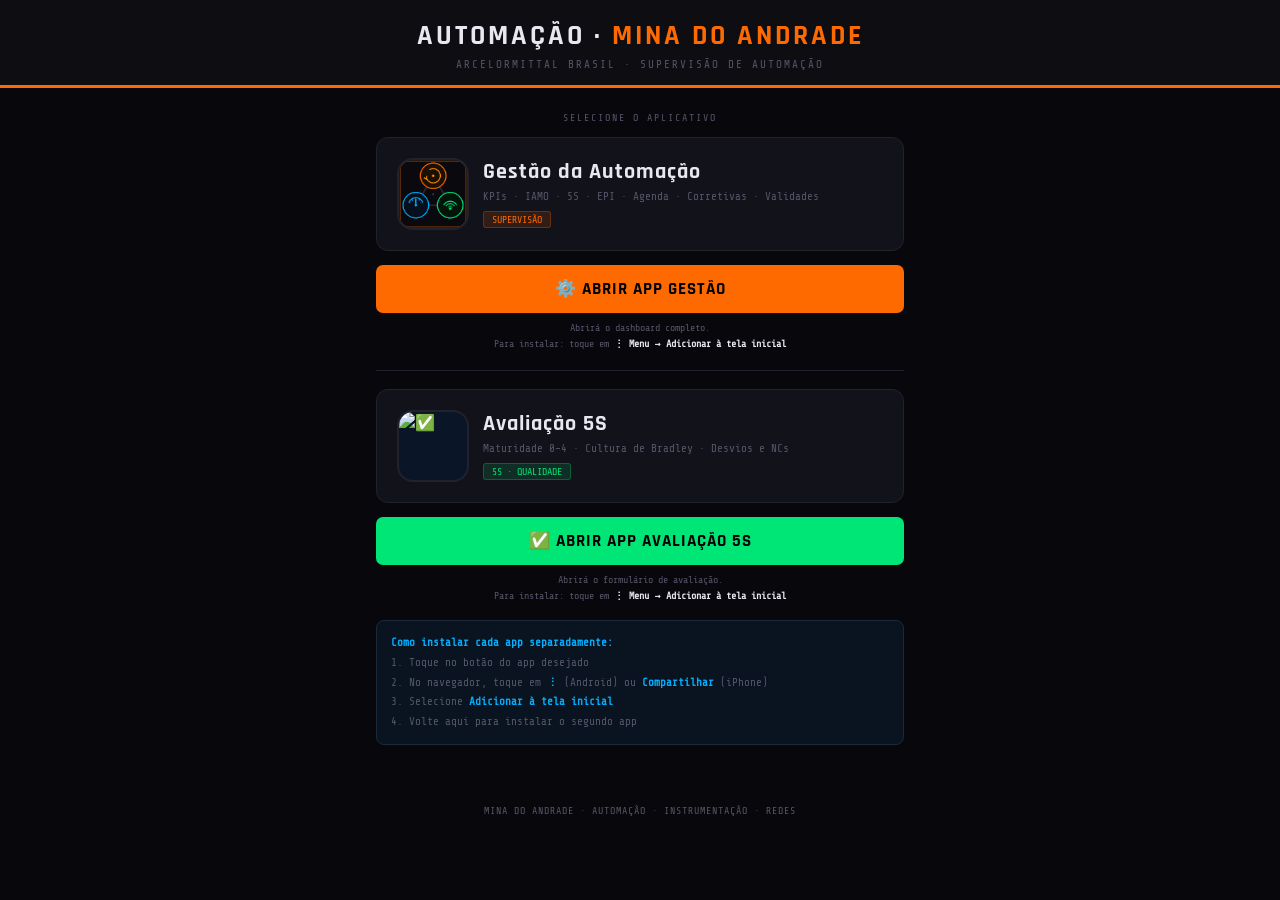
==== apps.html @ 19501df6 "Add files via upload" ====
<!DOCTYPE html>
<html lang="pt-BR">
<head>
<meta charset="UTF-8">
<meta name="viewport" content="width=device-width, initial-scale=1.0, viewport-fit=cover">
<meta name="theme-color" content="#ff6a00">
<title>Apps – Automação · Mina do Andrade</title>
<style>
@import url('https://fonts.googleapis.com/css2?family=Rajdhani:wght@600;700&family=Barlow+Condensed:wght@400;600;700&family=Share+Tech+Mono&display=swap');
:root{
  --bg:#08080c;--cb:#12121a;--brd:#22222e;
  --or:#ff6a00;--gn:#00e676;--bl:#00b0ff;
  --wh:#e8e8f0;--mt:#55556a;
  --f:'Barlow Condensed',sans-serif;
  --fh:'Rajdhani',sans-serif;
  --fm:'Share Tech Mono',monospace;
}
*{box-sizing:border-box;margin:0;padding:0;}
html,body{width:100%;min-height:100vh;background:var(--bg);color:var(--wh);font-family:var(--f);}
header{background:#0d0d12;border-bottom:3px solid var(--or);padding:18px 20px 14px;text-align:center;}
.logo{font-family:var(--fh);font-size:28px;font-weight:700;letter-spacing:3px;}
.logo span{color:var(--or);}
.sub{font-family:var(--fm);font-size:11px;color:var(--mt);letter-spacing:2px;margin-top:4px;}
main{max-width:560px;margin:0 auto;padding:24px 16px 40px;}
.section-title{font-family:var(--fm);font-size:10px;color:var(--mt);letter-spacing:2px;text-transform:uppercase;margin-bottom:14px;text-align:center;}
.app-card{background:var(--cb);border:1px solid var(--brd);border-radius:12px;padding:20px;margin-bottom:14px;display:flex;gap:14px;align-items:center;}
.app-icon{width:72px;height:72px;border-radius:16px;flex-shrink:0;object-fit:cover;border:2px solid var(--brd);}
.app-info{flex:1;}
.app-name{font-family:var(--fh);font-size:22px;font-weight:700;letter-spacing:1px;line-height:1.1;}
.app-desc{font-family:var(--fm);font-size:11px;color:var(--mt);margin-top:4px;line-height:1.6;}
.badge{display:inline-block;font-family:var(--fm);font-size:10px;padding:2px 8px;border-radius:3px;margin-top:6px;}
.b-or{background:#ff6a0022;color:var(--or);border:1px solid #ff6a0044;}
.b-gn{background:#00e67622;color:var(--gn);border:1px solid #00e67644;}
.btn{
  display:block;width:100%;text-align:center;text-decoration:none;
  font-family:var(--fh);font-size:17px;font-weight:700;letter-spacing:1px;
  padding:13px 20px;border-radius:7px;margin-top:10px;border:none;cursor:pointer;
  transition:opacity .15s;
}
.btn:active{opacity:.82;}
.btn-or{background:var(--or);color:#000;}
.btn-gn{background:var(--gn);color:#000;}
.hint{font-family:var(--fm);font-size:10px;color:var(--mt);text-align:center;margin-top:7px;line-height:1.6;}
.divider{height:1px;background:var(--brd);margin:6px 0 18px;}
.install-note{background:#0a1420;border:1px solid #1a2a3a;border-radius:8px;padding:12px 14px;margin-top:16px;font-family:var(--fm);font-size:11px;color:var(--mt);line-height:1.8;}
.install-note strong{color:var(--bl);}
footer{text-align:center;font-family:var(--fm);font-size:10px;color:var(--mt);padding:20px;letter-spacing:1px;}
</style>
</head>
<body>
<header>
  <div class="logo">AUTOMAÇÃO · <span>MINA DO ANDRADE</span></div>
  <div class="sub">ARCELORMITTAL BRASIL · SUPERVISÃO DE AUTOMAÇÃO</div>
</header>
<main>
  <p class="section-title">Selecione o aplicativo</p>

  <!-- APP 1 -->
  <div class="app-card">
    <img class="app-icon" src="icon-192.png" alt="Gestão" onerror="this.style.background='#1a0a00';this.alt='⚙️'">
    <div class="app-info">
      <div class="app-name">Gestão da Automação</div>
      <div class="app-desc">KPIs · IAMO · 5S · EPI · Agenda · Corretivas · Validades</div>
      <span class="badge b-or">SUPERVISÃO</span>
    </div>
  </div>
  <a class="btn btn-or" href="index.html">⚙️ ABRIR APP GESTÃO</a>
  <p class="hint">Abrirá o dashboard completo.<br>Para instalar: toque em <strong style="color:var(--wh)">⋮ Menu → Adicionar à tela inicial</strong></p>

  <div class="divider" style="margin-top:18px;"></div>

  <!-- APP 2 -->
  <div class="app-card">
    <img class="app-icon" src="icon_5s_192.png" alt="5S" onerror="this.style.background='#0a1628';this.alt='✅'">
    <div class="app-info">
      <div class="app-name">Avaliação 5S</div>
      <div class="app-desc">Maturidade 0–4 · Cultura de Bradley · Desvios e NCs</div>
      <span class="badge b-gn">5S · QUALIDADE</span>
    </div>
  </div>
  <a class="btn btn-gn" href="senso_form_v33.html">✅ ABRIR APP AVALIAÇÃO 5S</a>
  <p class="hint">Abrirá o formulário de avaliação.<br>Para instalar: toque em <strong style="color:var(--wh)">⋮ Menu → Adicionar à tela inicial</strong></p>

  <div class="install-note">
    <strong>Como instalar cada app separadamente:</strong><br>
    1. Toque no botão do app desejado<br>
    2. No navegador, toque em <strong>⋮</strong> (Android) ou <strong>Compartilhar</strong> (iPhone)<br>
    3. Selecione <strong>Adicionar à tela inicial</strong><br>
    4. Volte aqui para instalar o segundo app
  </div>
</main>
<footer>MINA DO ANDRADE · AUTOMAÇÃO · INSTRUMENTAÇÃO · REDES</footer>
</body>
</html>
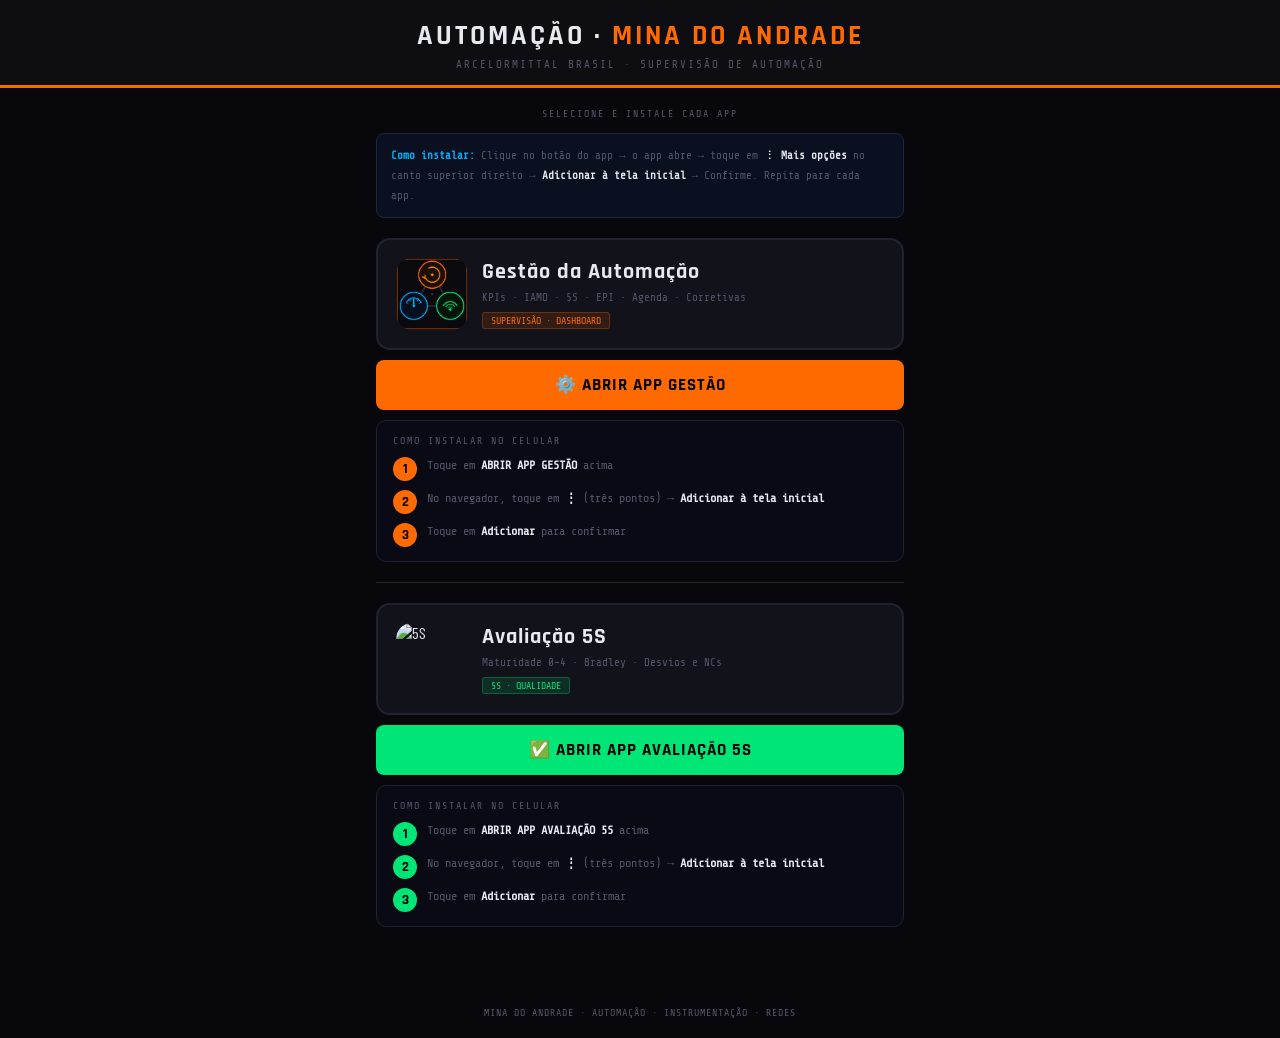
==== commit 8bf535fb: "Add files via upload" ====
--- a/apps.html
+++ b/apps.html
@@ -21,29 +21,63 @@
 .logo{font-family:var(--fh);font-size:28px;font-weight:700;letter-spacing:3px;}
 .logo span{color:var(--or);}
 .sub{font-family:var(--fm);font-size:11px;color:var(--mt);letter-spacing:2px;margin-top:4px;}
-main{max-width:560px;margin:0 auto;padding:24px 16px 40px;}
+main{max-width:560px;margin:0 auto;padding:20px 16px 40px;}
 .section-title{font-family:var(--fm);font-size:10px;color:var(--mt);letter-spacing:2px;text-transform:uppercase;margin-bottom:14px;text-align:center;}
-.app-card{background:var(--cb);border:1px solid var(--brd);border-radius:12px;padding:20px;margin-bottom:14px;display:flex;gap:14px;align-items:center;}
-.app-icon{width:72px;height:72px;border-radius:16px;flex-shrink:0;object-fit:cover;border:2px solid var(--brd);}
+
+/* APP CARD */
+.app-card{
+  background:var(--cb);border:2px solid var(--brd);border-radius:14px;
+  padding:18px;margin-bottom:10px;
+  display:flex;gap:14px;align-items:center;
+}
+.app-icon{width:72px;height:72px;border-radius:16px;flex-shrink:0;object-fit:cover;}
 .app-info{flex:1;}
 .app-name{font-family:var(--fh);font-size:22px;font-weight:700;letter-spacing:1px;line-height:1.1;}
-.app-desc{font-family:var(--fm);font-size:11px;color:var(--mt);margin-top:4px;line-height:1.6;}
+.app-desc{font-family:var(--fm);font-size:11px;color:var(--mt);margin-top:5px;line-height:1.6;}
 .badge{display:inline-block;font-family:var(--fm);font-size:10px;padding:2px 8px;border-radius:3px;margin-top:6px;}
 .b-or{background:#ff6a0022;color:var(--or);border:1px solid #ff6a0044;}
 .b-gn{background:#00e67622;color:var(--gn);border:1px solid #00e67644;}
+
+/* INSTALL BUTTON */
 .btn{
   display:block;width:100%;text-align:center;text-decoration:none;
   font-family:var(--fh);font-size:17px;font-weight:700;letter-spacing:1px;
-  padding:13px 20px;border-radius:7px;margin-top:10px;border:none;cursor:pointer;
+  padding:14px 20px;border-radius:8px;margin-top:10px;border:none;cursor:pointer;
   transition:opacity .15s;
 }
 .btn:active{opacity:.82;}
 .btn-or{background:var(--or);color:#000;}
 .btn-gn{background:var(--gn);color:#000;}
-.hint{font-family:var(--fm);font-size:10px;color:var(--mt);text-align:center;margin-top:7px;line-height:1.6;}
-.divider{height:1px;background:var(--brd);margin:6px 0 18px;}
-.install-note{background:#0a1420;border:1px solid #1a2a3a;border-radius:8px;padding:12px 14px;margin-top:16px;font-family:var(--fm);font-size:11px;color:var(--mt);line-height:1.8;}
-.install-note strong{color:var(--bl);}
+
+/* STEPS */
+.steps{
+  background:#0a0a14;border:1px solid var(--brd);border-radius:10px;
+  padding:14px 16px;margin-top:10px;margin-bottom:20px;
+}
+.steps-title{font-family:var(--fm);font-size:10px;color:var(--mt);letter-spacing:2px;margin-bottom:10px;}
+.step{display:flex;gap:10px;align-items:flex-start;margin-bottom:8px;}
+.step:last-child{margin-bottom:0;}
+.step-num{
+  width:24px;height:24px;border-radius:50%;
+  font-family:var(--fh);font-size:14px;font-weight:700;
+  display:flex;align-items:center;justify-content:center;
+  flex-shrink:0;margin-top:1px;
+}
+.n-or{background:var(--or);color:#000;}
+.n-gn{background:var(--gn);color:#000;}
+.step-txt{font-family:var(--fm);font-size:12px;color:var(--mt);line-height:1.6;}
+.step-txt strong{color:var(--wh);}
+
+.divider{height:1px;background:var(--brd);margin:6px 0 20px;}
+
+/* NOTE */
+.note{
+  background:#0a1020;border:1px solid #1a2a40;border-radius:8px;
+  padding:12px 14px;margin-bottom:20px;
+  font-family:var(--fm);font-size:11px;color:var(--mt);line-height:1.8;
+}
+.note strong{color:var(--bl);}
+
 footer{text-align:center;font-family:var(--fm);font-size:10px;color:var(--mt);padding:20px;letter-spacing:1px;}
 </style>
 </head>
@@ -53,42 +87,72 @@
   <div class="sub">ARCELORMITTAL BRASIL · SUPERVISÃO DE AUTOMAÇÃO</div>
 </header>
 <main>
-  <p class="section-title">Selecione o aplicativo</p>
+  <p class="section-title">Selecione e instale cada app</p>
 
-  <!-- APP 1 -->
+  <div class="note">
+    <strong>Como instalar:</strong> Clique no botão do app → o app abre →
+    toque em <strong style="color:var(--wh)">⋮ Mais opções</strong> no canto superior direito →
+    <strong style="color:var(--wh)">Adicionar à tela inicial</strong> → Confirme.
+    Repita para cada app.
+  </div>
+
+  <!-- APP 1: GESTÃO DA AUTOMAÇÃO -->
   <div class="app-card">
-    <img class="app-icon" src="icon-192.png" alt="Gestão" onerror="this.style.background='#1a0a00';this.alt='⚙️'">
+    <img class="app-icon" src="icon-192.png" alt="Gestão">
     <div class="app-info">
       <div class="app-name">Gestão da Automação</div>
-      <div class="app-desc">KPIs · IAMO · 5S · EPI · Agenda · Corretivas · Validades</div>
-      <span class="badge b-or">SUPERVISÃO</span>
+      <div class="app-desc">KPIs · IAMO · 5S · EPI · Agenda · Corretivas</div>
+      <span class="badge b-or">SUPERVISÃO · DASHBOARD</span>
     </div>
   </div>
-  <a class="btn btn-or" href="index.html">⚙️ ABRIR APP GESTÃO</a>
-  <p class="hint">Abrirá o dashboard completo.<br>Para instalar: toque em <strong style="color:var(--wh)">⋮ Menu → Adicionar à tela inicial</strong></p>
+  <a class="btn btn-or" href="index.html" target="_blank" rel="noopener">⚙️ ABRIR APP GESTÃO</a>
 
-  <div class="divider" style="margin-top:18px;"></div>
+  <div class="steps">
+    <div class="steps-title">COMO INSTALAR NO CELULAR</div>
+    <div class="step">
+      <div class="step-num n-or">1</div>
+      <div class="step-txt">Toque em <strong>ABRIR APP GESTÃO</strong> acima</div>
+    </div>
+    <div class="step">
+      <div class="step-num n-or">2</div>
+      <div class="step-txt">No navegador, toque em <strong>⋮</strong> (três pontos) → <strong>Adicionar à tela inicial</strong></div>
+    </div>
+    <div class="step">
+      <div class="step-num n-or">3</div>
+      <div class="step-txt">Toque em <strong>Adicionar</strong> para confirmar</div>
+    </div>
+  </div>
 
-  <!-- APP 2 -->
+  <div class="divider"></div>
+
+  <!-- APP 2: AVALIAÇÃO 5S -->
   <div class="app-card">
-    <img class="app-icon" src="icon_5s_192.png" alt="5S" onerror="this.style.background='#0a1628';this.alt='✅'">
+    <img class="app-icon" src="icon_5s_192.png" alt="5S">
     <div class="app-info">
       <div class="app-name">Avaliação 5S</div>
-      <div class="app-desc">Maturidade 0–4 · Cultura de Bradley · Desvios e NCs</div>
+      <div class="app-desc">Maturidade 0–4 · Bradley · Desvios e NCs</div>
       <span class="badge b-gn">5S · QUALIDADE</span>
     </div>
   </div>
-  <a class="btn btn-gn" href="senso_form_v33.html">✅ ABRIR APP AVALIAÇÃO 5S</a>
-  <p class="hint">Abrirá o formulário de avaliação.<br>Para instalar: toque em <strong style="color:var(--wh)">⋮ Menu → Adicionar à tela inicial</strong></p>
+  <a class="btn btn-gn" href="senso_form_v33.html" target="_blank" rel="noopener">✅ ABRIR APP AVALIAÇÃO 5S</a>
 
-  <div class="install-note">
-    <strong>Como instalar cada app separadamente:</strong><br>
-    1. Toque no botão do app desejado<br>
-    2. No navegador, toque em <strong>⋮</strong> (Android) ou <strong>Compartilhar</strong> (iPhone)<br>
-    3. Selecione <strong>Adicionar à tela inicial</strong><br>
-    4. Volte aqui para instalar o segundo app
+  <div class="steps">
+    <div class="steps-title">COMO INSTALAR NO CELULAR</div>
+    <div class="step">
+      <div class="step-num n-gn">1</div>
+      <div class="step-txt">Toque em <strong>ABRIR APP AVALIAÇÃO 5S</strong> acima</div>
+    </div>
+    <div class="step">
+      <div class="step-num n-gn">2</div>
+      <div class="step-txt">No navegador, toque em <strong>⋮</strong> (três pontos) → <strong>Adicionar à tela inicial</strong></div>
+    </div>
+    <div class="step">
+      <div class="step-num n-gn">3</div>
+      <div class="step-txt">Toque em <strong>Adicionar</strong> para confirmar</div>
+    </div>
   </div>
+
 </main>
 <footer>MINA DO ANDRADE · AUTOMAÇÃO · INSTRUMENTAÇÃO · REDES</footer>
 </body>
-</html>+</html>
